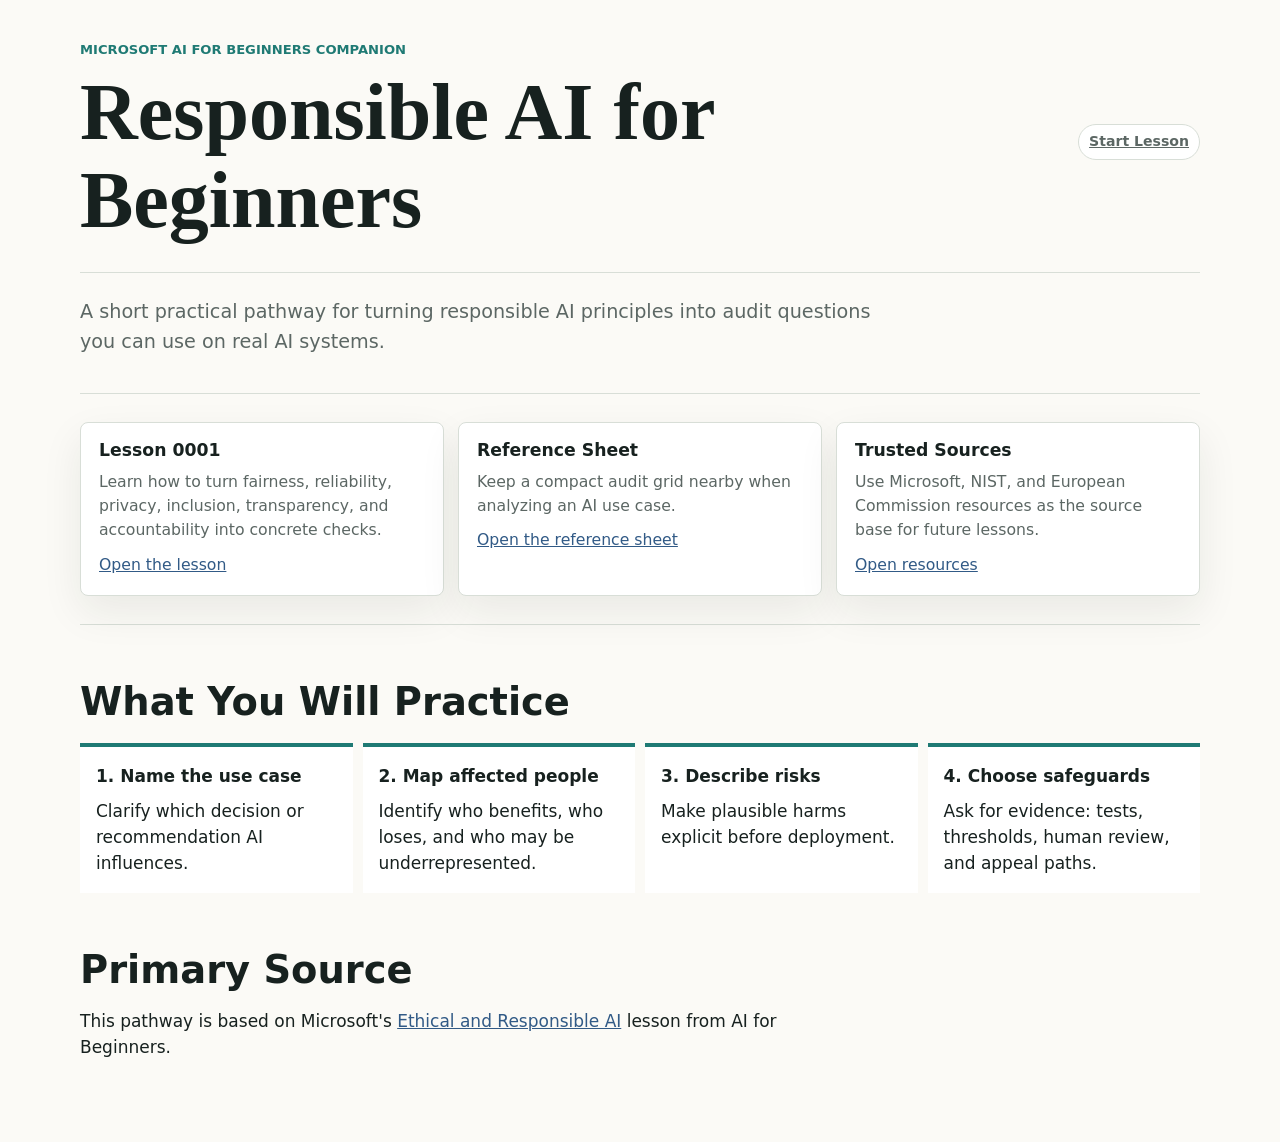
==== index.html @ 4d289f44 "Initial responsible AI learning site" ====
<!doctype html>
<html lang="en">
  <head>
    <meta charset="utf-8" />
    <meta name="viewport" content="width=device-width, initial-scale=1" />
    <title>Responsible AI for Beginners</title>
    <link rel="stylesheet" href="assets/course.css" />
  </head>
  <body>
    <main class="page">
      <nav class="topbar">
        <div>
          <p class="kicker">Microsoft AI for Beginners companion</p>
          <h1>Responsible AI for Beginners</h1>
        </div>
        <a class="pill" href="lessons/0001-transformer-les-principes-en-audit.html">Start Lesson</a>
      </nav>

      <p class="lede">
        A short practical pathway for turning responsible AI principles into audit questions you can use on real AI systems.
      </p>

      <section class="band">
        <div class="grid">
          <article class="card">
            <h3>Lesson 0001</h3>
            <p>Learn how to turn fairness, reliability, privacy, inclusion, transparency, and accountability into concrete checks.</p>
            <p><a href="lessons/0001-transformer-les-principes-en-audit.html">Open the lesson</a></p>
          </article>
          <article class="card">
            <h3>Reference Sheet</h3>
            <p>Keep a compact audit grid nearby when analyzing an AI use case.</p>
            <p><a href="reference/principes-ia-responsable.html">Open the reference sheet</a></p>
          </article>
          <article class="card">
            <h3>Trusted Sources</h3>
            <p>Use Microsoft, NIST, and European Commission resources as the source base for future lessons.</p>
            <p><a href="RESOURCES.md">Open resources</a></p>
          </article>
        </div>
      </section>

      <section>
        <h2>What You Will Practice</h2>
        <div class="steps">
          <div class="step">
            <strong>1. Name the use case</strong>
            Clarify which decision or recommendation AI influences.
          </div>
          <div class="step">
            <strong>2. Map affected people</strong>
            Identify who benefits, who loses, and who may be underrepresented.
          </div>
          <div class="step">
            <strong>3. Describe risks</strong>
            Make plausible harms explicit before deployment.
          </div>
          <div class="step">
            <strong>4. Choose safeguards</strong>
            Ask for evidence: tests, thresholds, human review, and appeal paths.
          </div>
        </div>
      </section>

      <section>
        <h2>Primary Source</h2>
        <p>
          This pathway is based on Microsoft's
          <a href="https://github.com/microsoft/AI-For-Beginners/blob/main/lessons/7-Ethics/README.md">Ethical and Responsible AI</a>
          lesson from AI for Beginners.
        </p>
      </section>
    </main>
  </body>
</html>
---- assets/course.css ----
:root {
  color-scheme: light;
  --paper: #fbfaf6;
  --ink: #17211f;
  --muted: #5c6764;
  --line: #d8ded7;
  --teal: #1f7a74;
  --teal-soft: #e6f3f1;
  --blue: #315a86;
  --amber: #b86523;
  --amber-soft: #fff0df;
  --rose: #93445b;
  --white: #ffffff;
  --shadow: 0 16px 40px rgba(23, 33, 31, 0.08);
  font-family: Inter, ui-sans-serif, system-ui, -apple-system, BlinkMacSystemFont, "Segoe UI", sans-serif;
}

* {
  box-sizing: border-box;
}

html {
  background: var(--paper);
  color: var(--ink);
}

body {
  margin: 0;
  font-size: 17px;
  line-height: 1.55;
}

a {
  color: var(--blue);
}

.page {
  width: min(1120px, calc(100% - 32px));
  margin: 0 auto;
  padding: 40px 0 64px;
}

.topbar {
  display: flex;
  justify-content: space-between;
  gap: 16px;
  align-items: center;
  padding-bottom: 28px;
  border-bottom: 1px solid var(--line);
}

.kicker {
  margin: 0 0 8px;
  color: var(--teal);
  font-size: 0.82rem;
  font-weight: 800;
  text-transform: uppercase;
}

h1,
h2,
h3 {
  margin: 0;
  line-height: 1.1;
}

h1 {
  max-width: 780px;
  font-family: Georgia, "Times New Roman", serif;
  font-size: clamp(2.4rem, 8vw, 5rem);
  font-weight: 700;
}

h2 {
  margin-top: 56px;
  font-size: clamp(1.65rem, 4vw, 2.4rem);
}

h3 {
  font-size: 1.08rem;
}

p {
  max-width: 760px;
}

.lede {
  max-width: 820px;
  margin: 24px 0 0;
  color: var(--muted);
  font-size: 1.2rem;
}

.pill {
  display: inline-flex;
  align-items: center;
  min-height: 34px;
  padding: 6px 10px;
  border: 1px solid var(--line);
  border-radius: 999px;
  background: var(--white);
  color: var(--muted);
  font-size: 0.88rem;
  font-weight: 700;
  white-space: nowrap;
}

.band {
  margin-top: 36px;
  padding: 28px 0;
  border-block: 1px solid var(--line);
}

.grid {
  display: grid;
  grid-template-columns: repeat(3, minmax(0, 1fr));
  gap: 14px;
}

.two {
  grid-template-columns: repeat(2, minmax(0, 1fr));
}

.card {
  min-height: 150px;
  padding: 18px;
  border: 1px solid var(--line);
  border-radius: 8px;
  background: var(--white);
  box-shadow: var(--shadow);
}

.card p,
.callout p {
  margin: 10px 0 0;
  color: var(--muted);
  font-size: 0.98rem;
}

.callout {
  margin-top: 28px;
  padding: 20px;
  border-left: 5px solid var(--amber);
  background: var(--amber-soft);
}

.principle {
  display: flex;
  gap: 12px;
  align-items: flex-start;
}

.badge {
  display: grid;
  flex: 0 0 32px;
  width: 32px;
  height: 32px;
  place-items: center;
  border-radius: 50%;
  background: var(--teal-soft);
  color: var(--teal);
  font-weight: 900;
}

.steps {
  display: grid;
  grid-template-columns: repeat(4, minmax(0, 1fr));
  gap: 10px;
  margin-top: 20px;
}

.step {
  min-height: 112px;
  padding: 16px;
  border-top: 4px solid var(--teal);
  background: var(--white);
}

.step strong {
  display: block;
  margin-bottom: 8px;
}

.exercise {
  margin-top: 24px;
  padding: 22px;
  border: 1px solid var(--line);
  border-radius: 8px;
  background: var(--white);
}

.quiz {
  display: grid;
  gap: 16px;
  margin-top: 20px;
}

.question {
  padding: 18px;
  border: 1px solid var(--line);
  border-radius: 8px;
  background: #fff;
}

.choices {
  display: grid;
  grid-template-columns: repeat(4, minmax(0, 1fr));
  gap: 8px;
  margin-top: 12px;
}

.choices label {
  display: flex;
  min-height: 48px;
  align-items: center;
  gap: 8px;
  padding: 10px;
  border: 1px solid var(--line);
  border-radius: 8px;
  cursor: pointer;
}

.choices label:has(input:checked) {
  border-color: var(--teal);
  background: var(--teal-soft);
}

button {
  min-height: 44px;
  border: 0;
  border-radius: 8px;
  background: var(--teal);
  color: white;
  font: inherit;
  font-weight: 800;
  cursor: pointer;
}

button:hover {
  background: #165f5a;
}

textarea {
  width: 100%;
  min-height: 92px;
  resize: vertical;
  padding: 12px;
  border: 1px solid var(--line);
  border-radius: 8px;
  font: inherit;
}

.feedback {
  min-height: 32px;
  margin-top: 12px;
  color: var(--rose);
  font-weight: 800;
}

.feedback.good {
  color: var(--teal);
}

.source-list {
  padding-left: 1.2rem;
  color: var(--muted);
}

table {
  width: 100%;
  margin-top: 20px;
  border-collapse: collapse;
  background: var(--white);
}

th,
td {
  padding: 12px;
  border-bottom: 1px solid var(--line);
  text-align: left;
  vertical-align: top;
}

th {
  color: var(--teal);
  font-size: 0.86rem;
  text-transform: uppercase;
}

.print-note {
  margin-top: 32px;
  color: var(--muted);
  font-size: 0.92rem;
}

@media (max-width: 780px) {
  .topbar {
    align-items: flex-start;
    flex-direction: column;
  }

  .grid,
  .two,
  .steps,
  .choices {
    grid-template-columns: 1fr;
  }

  .card {
    min-height: auto;
  }
}

@media print {
  body {
    background: white;
  }

  .page {
    width: auto;
    padding: 0;
  }

  .card,
  .exercise {
    box-shadow: none;
  }

  button,
  textarea,
  .feedback {
    display: none;
  }
}
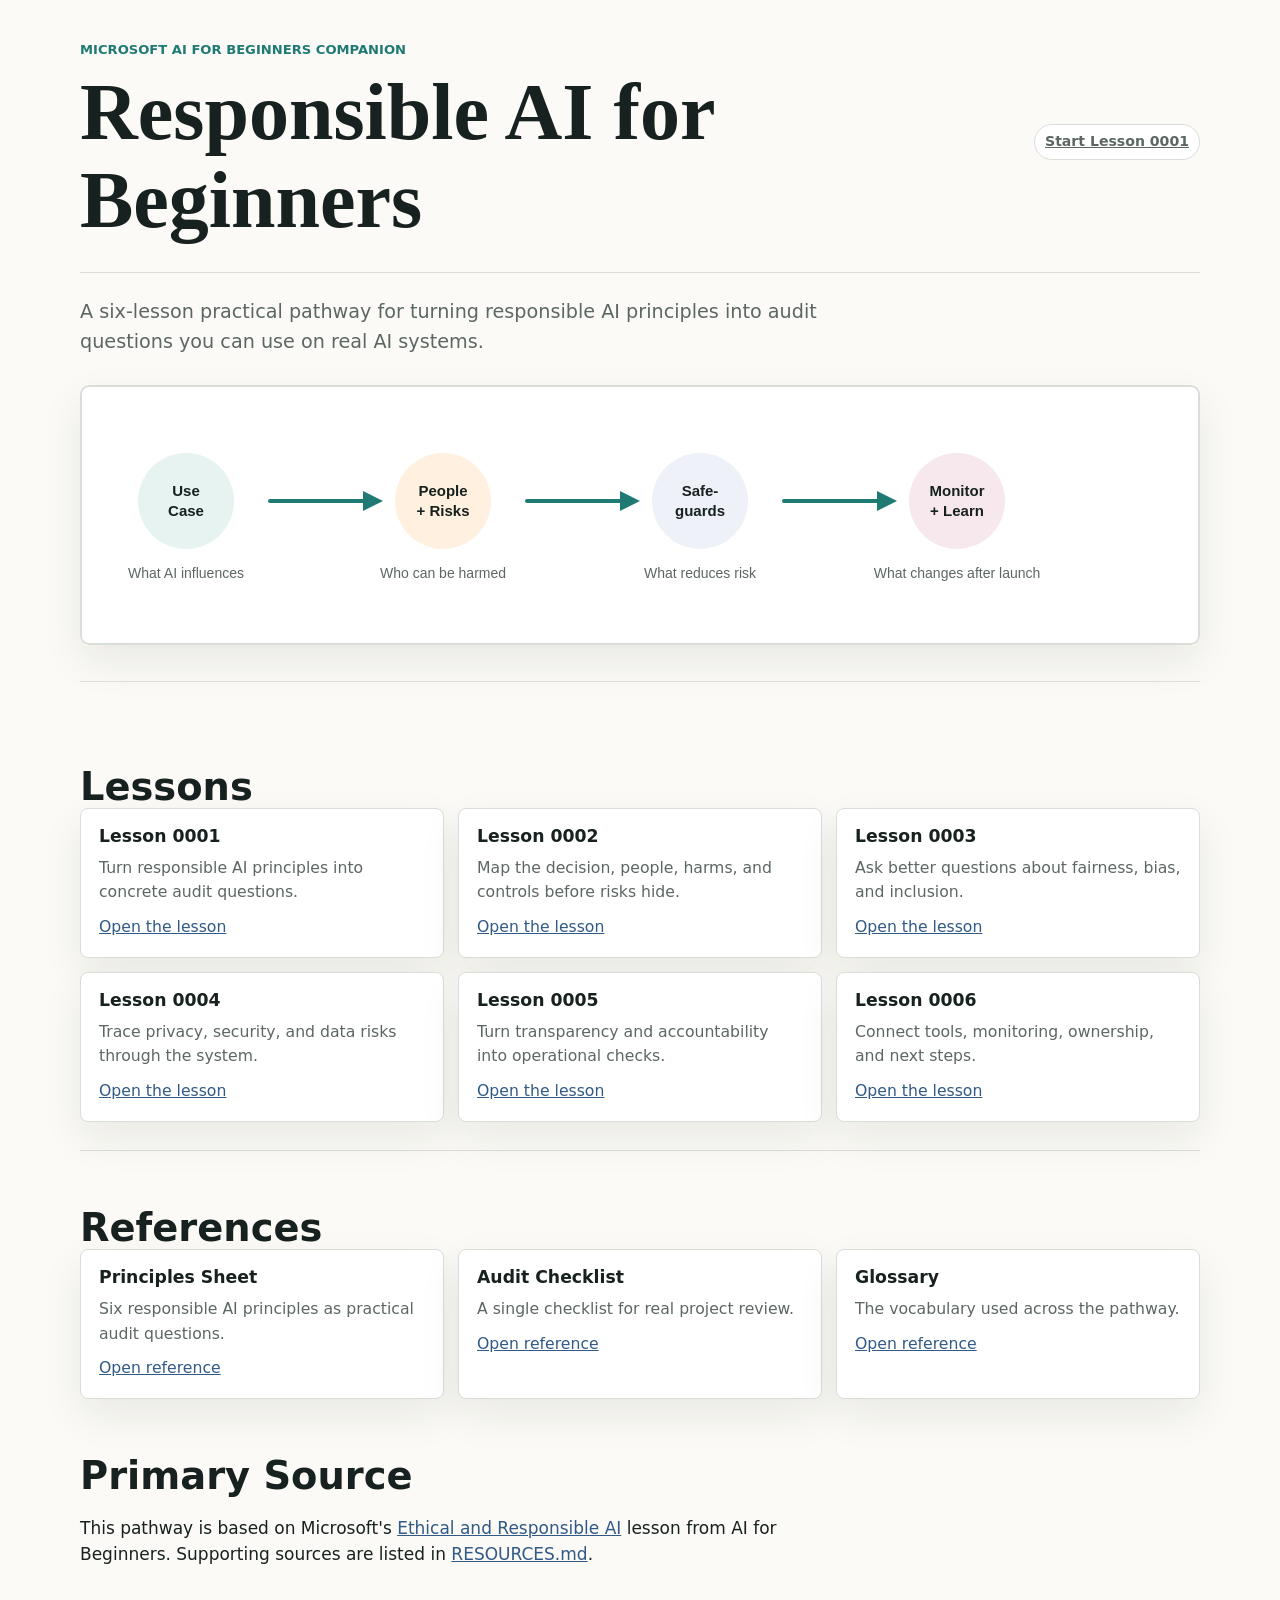
==== commit a6b05718: "Expand responsible AI learning pathway" ====
--- a/index.html
+++ b/index.html
@@ -13,52 +13,69 @@
           <p class="kicker">Microsoft AI for Beginners companion</p>
           <h1>Responsible AI for Beginners</h1>
         </div>
-        <a class="pill" href="lessons/0001-transformer-les-principes-en-audit.html">Start Lesson</a>
+        <a class="pill" href="lessons/0001-transformer-les-principes-en-audit.html">Start Lesson 0001</a>
       </nav>
 
       <p class="lede">
-        A short practical pathway for turning responsible AI principles into audit questions you can use on real AI systems.
+        A six-lesson practical pathway for turning responsible AI principles into audit questions you can use on real AI systems.
       </p>
 
+      <img class="course-diagram" src="assets/responsible-ai-flow.svg" alt="Responsible AI audit flow from use case to risks, safeguards, monitoring, and learning." />
+
       <section class="band">
+        <h2>Lessons</h2>
         <div class="grid">
           <article class="card">
             <h3>Lesson 0001</h3>
-            <p>Learn how to turn fairness, reliability, privacy, inclusion, transparency, and accountability into concrete checks.</p>
+            <p>Turn responsible AI principles into concrete audit questions.</p>
             <p><a href="lessons/0001-transformer-les-principes-en-audit.html">Open the lesson</a></p>
           </article>
           <article class="card">
-            <h3>Reference Sheet</h3>
-            <p>Keep a compact audit grid nearby when analyzing an AI use case.</p>
-            <p><a href="reference/principes-ia-responsable.html">Open the reference sheet</a></p>
+            <h3>Lesson 0002</h3>
+            <p>Map the decision, people, harms, and controls before risks hide.</p>
+            <p><a href="lessons/0002-map-ai-risks.html">Open the lesson</a></p>
           </article>
           <article class="card">
-            <h3>Trusted Sources</h3>
-            <p>Use Microsoft, NIST, and European Commission resources as the source base for future lessons.</p>
-            <p><a href="RESOURCES.md">Open resources</a></p>
+            <h3>Lesson 0003</h3>
+            <p>Ask better questions about fairness, bias, and inclusion.</p>
+            <p><a href="lessons/0003-fairness-bias-and-inclusion.html">Open the lesson</a></p>
+          </article>
+          <article class="card">
+            <h3>Lesson 0004</h3>
+            <p>Trace privacy, security, and data risks through the system.</p>
+            <p><a href="lessons/0004-privacy-security-and-data.html">Open the lesson</a></p>
+          </article>
+          <article class="card">
+            <h3>Lesson 0005</h3>
+            <p>Turn transparency and accountability into operational checks.</p>
+            <p><a href="lessons/0005-transparency-accountability-and-human-oversight.html">Open the lesson</a></p>
+          </article>
+          <article class="card">
+            <h3>Lesson 0006</h3>
+            <p>Connect tools, monitoring, ownership, and next steps.</p>
+            <p><a href="lessons/0006-tools-monitoring-and-next-steps.html">Open the lesson</a></p>
           </article>
         </div>
       </section>
 
       <section>
-        <h2>What You Will Practice</h2>
-        <div class="steps">
-          <div class="step">
-            <strong>1. Name the use case</strong>
-            Clarify which decision or recommendation AI influences.
-          </div>
-          <div class="step">
-            <strong>2. Map affected people</strong>
-            Identify who benefits, who loses, and who may be underrepresented.
-          </div>
-          <div class="step">
-            <strong>3. Describe risks</strong>
-            Make plausible harms explicit before deployment.
-          </div>
-          <div class="step">
-            <strong>4. Choose safeguards</strong>
-            Ask for evidence: tests, thresholds, human review, and appeal paths.
-          </div>
+        <h2>References</h2>
+        <div class="grid">
+          <article class="card">
+            <h3>Principles Sheet</h3>
+            <p>Six responsible AI principles as practical audit questions.</p>
+            <p><a href="reference/principes-ia-responsable.html">Open reference</a></p>
+          </article>
+          <article class="card">
+            <h3>Audit Checklist</h3>
+            <p>A single checklist for real project review.</p>
+            <p><a href="reference/audit-checklist.html">Open reference</a></p>
+          </article>
+          <article class="card">
+            <h3>Glossary</h3>
+            <p>The vocabulary used across the pathway.</p>
+            <p><a href="reference/responsible-ai-glossary.html">Open reference</a></p>
+          </article>
         </div>
       </section>
 
@@ -68,6 +85,7 @@
           This pathway is based on Microsoft's
           <a href="https://github.com/microsoft/AI-For-Beginners/blob/main/lessons/7-Ethics/README.md">Ethical and Responsible AI</a>
           lesson from AI for Beginners.
+          Supporting sources are listed in <a href="RESOURCES.md">RESOURCES.md</a>.
         </p>
       </section>
     </main>
--- a/assets/course.css
+++ b/assets/course.css
@@ -91,6 +91,14 @@
   font-size: 1.2rem;
 }
 
+.course-diagram {
+  display: block;
+  width: 100%;
+  margin-top: 28px;
+  border-radius: 8px;
+  box-shadow: var(--shadow);
+}
+
 .pill {
   display: inline-flex;
   align-items: center;
